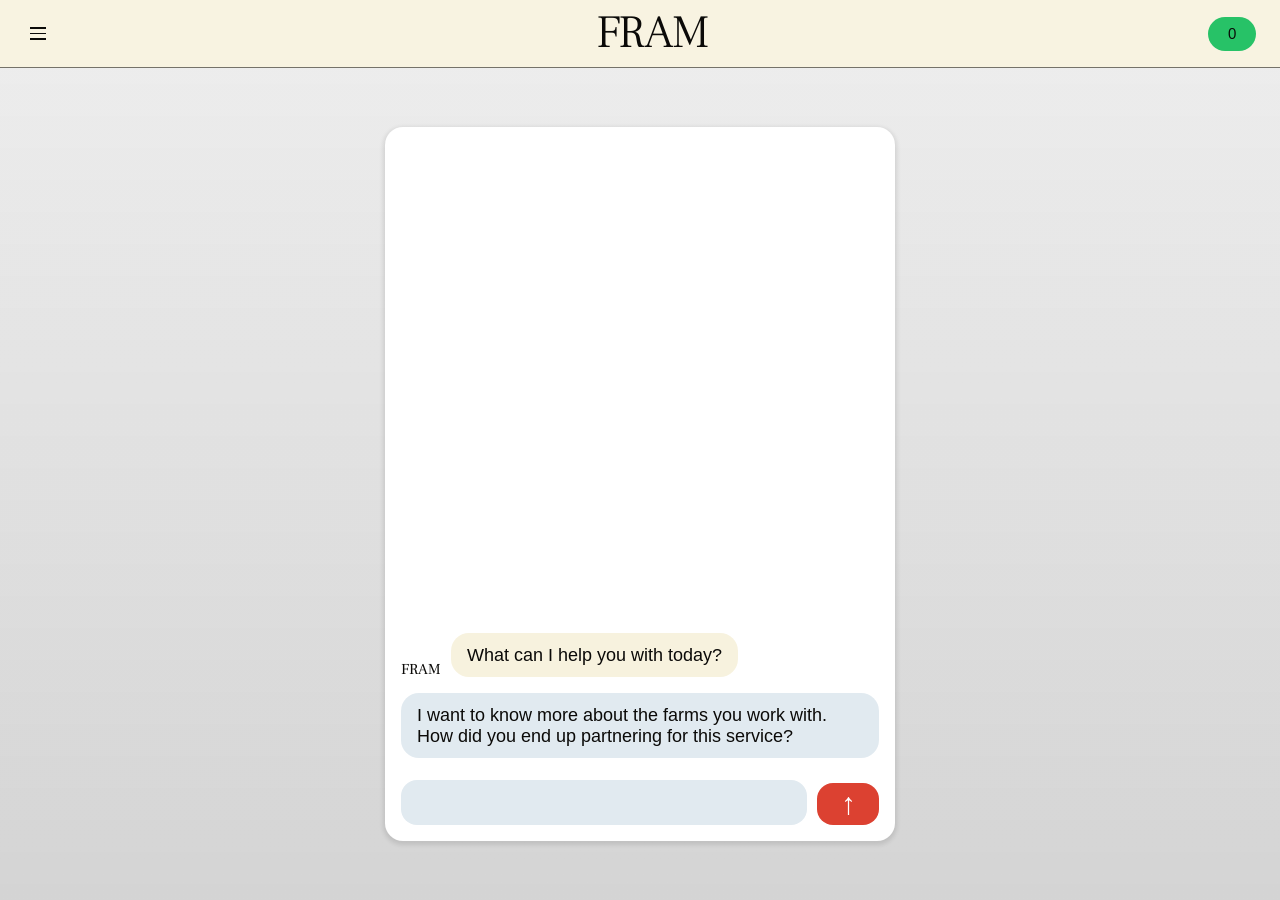
==== chat.html @ 1ddbf7d3 "chat.html and script.js created chat and javascript." ====
<!DOCTYPE html>
<html lang="en">
  <head>
    <meta charset="UTF-8" />
    <meta name="viewport" content="width=device-width, initial-scale=1.0" />
    <title>Fram | Chat</title>
    <meta
      name="description"
      content="Ask Fram about farms, produce, sustainability, and deliveries."
    />
    <link rel="preconnect" href="https://fonts.googleapis.com" />
    <link rel="preconnect" href="https://fonts.gstatic.com" crossorigin />
    <link
      href="https://fonts.googleapis.com/css2?family=Arimo:wght@400;500;700&family=Frank+Ruhl+Libre:wght@300;400&display=swap"
      rel="stylesheet"
    />
    <link rel="stylesheet" href="style.css" />
  </head>
  <body>
    <div class="page chat-page">
      <input class="nav-toggle" type="checkbox" id="nav-toggle" />

      <header class="site-header">
        <label class="menu-button" for="nav-toggle" aria-label="Open navigation">
          <span></span>
        </label>
        <a class="brand" href="index.html">FRAM</a>
        <a class="cart-pill" href="product.html" aria-label="Go to products">0</a>
      </header>

      <aside class="nav-overlay" aria-hidden="true">
        <div class="nav-overlay__top">
          <label class="menu-close" for="nav-toggle" aria-label="Close navigation"></label>
          <a class="brand" href="index.html">FRAM</a>
          <span></span>
        </div>
        <div class="nav-overlay__links">
          <nav class="nav-primary">
            <a href="product.html">Products</a>
            <a href="chat.html">Chat</a>
          </nav>
          <a class="nav-checkout" href="product.html#newsletter">Checkout</a>
        </div>
      </aside>

      <main class="chat-layout">
        <div class="chat-page__media"></div>

        <section class="chat-shell" aria-labelledby="chat-title">
          <h1 class="sr-only" id="chat-title">Fram chat</h1>

          <div class="chat-panel">
            <div class="chat-window" id="chat-window" aria-live="polite">
              <div class="chat-spacer" aria-hidden="true"></div>

              <div class="chat-row chat-row--bot">
                <span class="chat-speaker">FRAM</span>
                <p class="chat-bubble chat-bubble--bot">What can I help you with today?</p>
              </div>

              <div class="chat-row chat-row--user">
                <p class="chat-bubble chat-bubble--user">
                  I want to know more about the farms you work with. How did you end up
                  partnering for this service?
                </p>
              </div>
            </div>

            <p class="chat-status" id="chat-status" hidden></p>

            <form class="chat-form" id="chat-form" action="#" method="post" novalidate>
              <label class="sr-only" for="chat-message">Type your message</label>
              <input
                class="chat-input"
                id="chat-message"
                name="chat-message"
                type="text"
                placeholder=""
                aria-label="Type your message"
              />
              <button class="chat-send" id="chat-send" type="submit" aria-label="Send message">
                <span aria-hidden="true">&uarr;</span>
              </button>
            </form>
          </div>
        </section>
      </main>
    </div>
    <script src="script.js"></script>
  </body>
</html>
---- style.css ----
@import url("./vars.css");

* {
  box-sizing: border-box;
}

html {
  scroll-behavior: smooth;
}

body {
  margin: 0;
  font-family: var(--font-body);
  color: var(--primary-interface-and-text);
  background: var(--primarybackground);
}

a {
  color: inherit;
}

img {
  display: block;
  max-width: 100%;
}

button,
input,
textarea {
  font: inherit;
}

.page {
  min-height: 100vh;
  overflow-x: clip;
}

.nav-toggle {
  position: fixed;
  inline-size: 1px;
  block-size: 1px;
  opacity: 0;
  pointer-events: none;
}

.site-header {
  position: fixed;
  inset: 0 0 auto;
  z-index: 30;
  display: grid;
  grid-template-columns: 56px 1fr auto;
  align-items: center;
  min-height: 52px;
  padding: 0 14px;
  border-bottom: 1px solid var(--line);
  background: color-mix(in srgb, var(--primarybackground) 92%, white 8%);
  backdrop-filter: blur(10px);
}

.menu-button,
.menu-close {
  display: inline-flex;
  align-items: center;
  justify-content: center;
  inline-size: 28px;
  block-size: 28px;
  cursor: pointer;
}

.menu-button:hover,
.menu-close:hover {
  opacity: 0.4;
}

.menu-button span,
.menu-button::before,
.menu-button::after {
  content: "";
  display: block;
  inline-size: 16px;
  block-size: 1.5px;
  background: var(--primary-interface-and-text);
  transition: transform 0.3s ease, opacity 0.3s ease;
}

.menu-button {
  gap: 4px;
  flex-direction: column;
}

.menu-close {
  position: relative;
}

.menu-close::before,
.menu-close::after {
  content: "";
  position: absolute;
  inline-size: 18px;
  block-size: 1.5px;
  background: var(--primary-interface-and-text);
}

.menu-close::before {
  transform: rotate(45deg);
}

.menu-close::after {
  transform: rotate(-45deg);
}

.brand {
  justify-self: center;
  font-family: var(--font-display);
  font-size: clamp(2rem, 1.3rem + 2vw, 3.2rem);
  font-weight: 300;
  line-height: 1;
  text-decoration: none;
  letter-spacing: -0.03em;
}

.cart-pill {
  display: inline-flex;
  align-items: center;
  justify-content: center;
  min-inline-size: 48px;
  block-size: 34px;
  padding: 0 14px;
  border-radius: var(--radius-pill);
  background: var(--cart);
  font-size: 0.95rem;
  text-decoration: none;
}

.nav-overlay {
  position: fixed;
  inset: 0;
  z-index: 40;
  display: grid;
  grid-template-rows: 68px 1fr;
  background: var(--green);
  color: var(--primary-interface-and-text);
  opacity: 0;
  visibility: hidden;
  pointer-events: none;
  transition: opacity 0.35s ease, visibility 0.35s ease;
}

.nav-overlay__top {
  display: grid;
  grid-template-columns: 56px 1fr auto;
  align-items: center;
  padding: 0 14px;
  border-bottom: 1px solid rgba(11, 10, 8, 0.75);
}

.nav-overlay__links {
  display: grid;
  align-content: space-between;
  justify-items: center;
  padding: 4rem 1.5rem 3.5rem;
  min-height: calc(100vh - 68px);
}

.nav-primary {
  display: grid;
  gap: 1.5rem;
  text-align: center;
}

.nav-primary a,
.nav-checkout {
  font-size: clamp(2rem, 1.4rem + 3vw, 3.4rem);
  text-transform: uppercase;
  text-decoration: none;
}

.nav-primary a:hover,
.nav-checkout:hover {
  text-decoration: underline;
}

#nav-toggle:checked ~ .nav-overlay {
  opacity: 1;
  visibility: visible;
  pointer-events: auto;
}

.hero {
  position: relative;
  min-height: min(1020px, 100vh);
  padding-top: 52px;
  display: grid;
  background: var(--truewhite);
}

.hero::after {
  content: "";
  position: absolute;
  inset: 52px 0 0;
  background: linear-gradient(180deg, rgba(17, 17, 17, 0.15) 0%, rgba(17, 17, 17, 0.2) 100%);
  pointer-events: none;
}

.hero-media {
  position: absolute;
  inset: 52px 0 0;
  background-image: url("https://images.unsplash.com/photo-1500530855697-b586d89ba3ee?auto=format&fit=crop&w=1600&q=80");
  background-size: cover;
  background-position: center;
}

.hero-inner {
  position: relative;
  z-index: 1;
  display: grid;
  place-items: center;
  align-content: center;
  gap: 1.5rem;
  padding: 3rem 1.5rem 4rem;
  color: var(--truewhite);
  text-align: center;
}

.hero-title {
  margin: 0;
  font-family: var(--font-display);
  font-size: clamp(4.7rem, 16vw, 12rem);
  line-height: 0.9;
  font-weight: 300;
  letter-spacing: -0.05em;
}

.hero-divider {
  inline-size: 1px;
  block-size: clamp(110px, 18vw, 210px);
  background: rgba(255, 255, 255, 0.9);
}

.hero-tagline {
  max-inline-size: 9ch;
  margin: 0;
  font-size: clamp(1.8rem, 2vw, 3.35rem);
  line-height: 1.05;
  text-transform: uppercase;
}

.section-grid {
  display: grid;
}

.feature-split {
  background: var(--truewhite);
  border-top: 1px solid var(--line);
}

.feature-card {
  display: grid;
  justify-items: center;
  padding: 2.5rem 1rem 2rem;
  text-align: center;
  border-bottom: 1px solid var(--line);
}

.feature-card__title,
.section-title,
.products-intro h1,
.map-label {
  margin: 0;
  font-size: clamp(2rem, 1.4rem + 1.2vw, 3.1rem);
  line-height: 0.95;
  text-transform: uppercase;
  font-weight: 400;
}

.feature-card__eyebrow {
  margin: 0.45rem 0 1.3rem;
  font-family: var(--font-display);
  font-size: clamp(1rem, 0.9rem + 0.4vw, 1.25rem);
}

.feature-card__image {
  inline-size: min(100%, 330px);
  aspect-ratio: 1.15;
  object-fit: cover;
  border-radius: var(--radius-card);
  box-shadow: var(--dropshadow-box-shadow);
}

.feature-card__body,
.products-intro p,
.newsletter-copy,
.product-description {
  max-inline-size: 33ch;
  margin: 1.5rem auto 1.4rem;
  font-size: 1rem;
  line-height: 1.4;
  color: var(--text-muted);
}

.button,
.buy-button,
.newsletter-submit {
  display: inline-flex;
  align-items: center;
  justify-content: center;
  min-inline-size: 166px;
  min-block-size: 42px;
  padding: 0.75rem 1.35rem;
  border: 0;
  border-radius: 6px;
  background: var(--accentred);
  color: var(--truewhite);
  text-decoration: none;
  transition: background 0.2s ease, transform 0.2s ease;
}

.button:hover,
.buy-button:hover,
.newsletter-submit:hover {
  background: var(--button-hover);
  transform: translateY(-1px);
}

.process {
  background: var(--primarybackground);
  border-top: 1px solid var(--line);
  border-bottom: 1px solid var(--line);
}

.process-heading {
  display: grid;
  place-items: center;
  padding: 4rem 1rem;
  border-bottom: 1px solid var(--line);
}

.process-list {
  display: grid;
}

.process-item {
  display: grid;
  gap: 0.75rem;
  padding: 2rem 1rem;
  border-bottom: 1px solid var(--line);
}

.process-item:last-child {
  border-bottom: 0;
}

.process-item h3,
.product-card__name,
.footer-brand {
  margin: 0;
  font-size: clamp(1.6rem, 1rem + 1vw, 2.2rem);
  text-transform: uppercase;
  font-weight: 400;
}

.process-item p,
.product-card__meta,
.newsletter-form input,
.footer-note {
  margin: 0;
  font-size: 1rem;
  line-height: 1.3;
}

.process-item a {
  margin-top: 0.3rem;
  text-decoration: underline;
}

.popular,
.map-section {
  background: var(--truewhite);
}

.products-page {
  background: var(--primarybackground);
}

.section-shell,
.footer-shell,
.products-shell,
.map-shell {
  width: min(calc(100% - 24px), var(--container));
  margin: 0 auto;
}

.popular {
  padding: 2rem 0 3rem;
}

.product-grid {
  display: grid;
  gap: 1rem;
  margin-top: 1.5rem;
}

.product-card {
  display: grid;
  gap: 0.75rem;
}

.product-card__visual {
  position: relative;
  overflow: hidden;
  border-radius: var(--radius-card);
  background: #efe8cf;
}

.product-card__visual img {
  inline-size: 100%;
  aspect-ratio: 0.92;
  object-fit: cover;
}

.buy-button {
  position: absolute;
  right: 12px;
  bottom: 12px;
  min-inline-size: 114px;
  min-block-size: 34px;
  padding: 0.45rem 0.85rem;
  border-radius: var(--radius-pill);
  background: rgba(11, 10, 8, 0.95);
  font-size: 0.88rem;
}

.product-card__row {
  display: flex;
  align-items: baseline;
  justify-content: space-between;
  gap: 0.75rem;
}

.product-card__name,
.product-card__price {
  font-size: clamp(1.55rem, 1rem + 0.9vw, 2rem);
}

.product-card__price {
  margin: 0;
  white-space: nowrap;
  font-weight: 400;
}

.product-card__meta {
  color: var(--text-muted);
}

.newsletter {
  background: var(--accentred);
  color: var(--truewhite);
  padding: 2rem 0 3rem;
}

.footer-brand {
  padding-bottom: 1rem;
  border-bottom: 1px solid rgba(255, 255, 255, 0.65);
  font-family: var(--font-display);
  font-size: clamp(2.6rem, 2rem + 1vw, 4rem);
  line-height: 1;
}

.newsletter-inner {
  padding-top: 1.8rem;
}

.newsletter-title {
  margin: 0 0 1rem;
  font-size: clamp(2rem, 1.5rem + 1vw, 3rem);
  text-transform: uppercase;
  font-weight: 400;
}

.newsletter-copy {
  margin: 0 0 1.5rem;
  color: rgba(255, 255, 255, 0.88);
}

.newsletter-form {
  display: grid;
  gap: 0.8rem;
  max-inline-size: 360px;
}

.newsletter-form input {
  inline-size: 100%;
  min-block-size: 42px;
  padding: 0.75rem 0.85rem;
  border: 0;
  border-radius: 4px;
  background: #fff;
  color: var(--primary-interface-and-text);
}

.newsletter-submit {
  background: var(--blue);
  color: var(--primary-interface-and-text);
}

.products-page {
  padding-top: 84px;
}

.products-intro {
  padding: 2rem 0 1.5rem;
}

.products-intro p {
  margin-left: 0;
}

.products-shell .product-grid {
  margin-top: 0;
  padding-bottom: 2rem;
}

.map-section {
  border-top: 1px solid var(--line);
  border-bottom: 1px solid var(--line);
}

.map-shell {
  display: grid;
}

.map-copy,
.map-frame {
  padding: 2rem 0;
}

.map-copy {
  display: grid;
  place-items: center;
  text-align: center;
}

.map-frame iframe {
  inline-size: 100%;
  min-block-size: 320px;
  border: 0;
  border-radius: var(--radius-card);
}

.desktop-only {
  display: none;
}

@media (min-width: 760px) {
  .site-header,
  .nav-overlay__top {
    min-height: 68px;
    padding: 0 24px;
    grid-template-columns: 72px 1fr auto;
  }

  .hero {
    min-height: 980px;
  }

  .hero::after,
  .hero-media {
    top: 68px;
  }

  .hero-inner {
    gap: 2.2rem;
    padding-bottom: 6rem;
  }

  .hero-tagline {
    max-inline-size: 14ch;
  }

  .feature-split {
    grid-template-columns: 1fr 1fr;
  }

  .feature-card {
    min-height: 640px;
    padding: 3.2rem 2rem;
    border-bottom: 0;
  }

  .feature-card + .feature-card {
    border-left: 1px solid var(--line);
  }

  .process {
    grid-template-columns: 0.95fr 2fr;
  }

  .process-heading {
    min-height: 520px;
    border-bottom: 0;
    border-right: 1px solid var(--line);
  }

  .process-item {
    grid-template-columns: minmax(180px, 0.7fr) 1fr;
    align-items: start;
    gap: 2rem;
    min-height: 130px;
    padding: 2.2rem 2.5rem;
  }

  .popular {
    padding: 3rem 0 4rem;
  }

  .product-grid {
    grid-template-columns: repeat(3, minmax(0, 1fr));
    gap: 1.1rem;
  }

  .products-shell .product-grid {
    grid-template-columns: repeat(3, minmax(0, 1fr));
  }

  .map-shell {
    grid-template-columns: 1fr 1.6fr;
  }

  .map-copy {
    min-height: 500px;
    border-right: 1px solid var(--line);
  }

  .map-frame {
    padding: 4rem 3rem;
  }

  .newsletter {
    padding: 2.4rem 0 3.8rem;
  }

  .newsletter-inner {
    display: grid;
    grid-template-columns: minmax(240px, 380px);
  }

  .desktop-only {
    display: block;
  }
}

@media (min-width: 1100px) {
  .nav-overlay {
    grid-template-columns: 31vw 1fr;
    grid-template-rows: 68px 1fr;
  }

  .nav-overlay::after {
    content: "";
    grid-column: 2;
    grid-row: 1 / span 2;
    background: rgba(255, 255, 255, 0.03);
  }

  .nav-overlay__top,
  .nav-overlay__links {
    grid-column: 1;
  }

  .nav-overlay__links {
    justify-items: start;
    padding: 5rem 8rem 4rem 8.5rem;
  }

  .nav-primary {
    justify-items: start;
    text-align: left;
  }

  .nav-checkout {
    align-self: end;
  }

  .hero {
    min-height: 1020px;
  }

  .hero-title {
    transform: translateY(-30px);
  }

  .hero-divider {
    block-size: 208px;
  }

  .section-shell,
  .footer-shell,
  .products-shell,
  .map-shell {
    width: min(calc(100% - 36px), var(--container));
  }

  .product-grid {
    grid-template-columns: repeat(3, minmax(0, 1fr));
  }

  .products-shell .product-grid {
    grid-template-columns: repeat(3, minmax(0, 1fr));
  }

  .products-shell .product-grid .product-card:nth-child(4),
  .products-shell .product-grid .product-card:nth-child(5) {
    transform: translateY(-16px);
  }
}

.sr-only {
  position: absolute;
  inline-size: 1px;
  block-size: 1px;
  padding: 0;
  margin: -1px;
  overflow: hidden;
  clip: rect(0, 0, 0, 0);
  white-space: nowrap;
  border: 0;
}

.chat-page {
  background: var(--truewhite);
}

.chat-layout {
  position: relative;
  min-height: 100vh;
  padding-top: 52px;
  background: var(--truewhite);
}

.chat-page__media {
  display: none;
}

.chat-shell {
  position: relative;
  z-index: 1;
}

.chat-panel {
  min-height: calc(100vh - 52px);
  padding: 0 12px 22px;
  display: grid;
  grid-template-rows: 1fr auto;
  background: var(--truewhite);
}

.chat-window {
  display: grid;
  align-content: end;
  gap: 16px;
  overflow-y: auto;
}

.chat-spacer {
  min-block-size: 34vh;
}

.chat-row {
  display: flex;
  align-items: flex-end;
  gap: 10px;
}

.chat-row--user {
  justify-content: flex-end;
}

.chat-speaker {
  flex: 0 0 auto;
  font-family: var(--font-display);
  font-size: 0.95rem;
  line-height: 1;
}

.chat-bubble {
  margin: 0;
  max-inline-size: min(85vw, 520px);
  padding: 12px 16px;
  border-radius: 18px;
  font-size: clamp(1rem, 0.96rem + 0.2vw, 1.15rem);
  line-height: 1.15;
}

.chat-bubble--bot {
  background: var(--primarybackground);
}

.chat-bubble--user {
  background: var(--blue);
}

.chat-bubble--typing {
  display: inline-flex;
  gap: 6px;
  align-items: center;
  min-inline-size: 70px;
}

.chat-bubble--typing span {
  inline-size: 8px;
  block-size: 8px;
  border-radius: 50%;
  background: var(--primary-interface-and-text);
}

.chat-status {
  margin: 14px 6px 0;
  padding: 0.95rem 1rem;
  border: 1px solid var(--accentred);
  border-radius: 4px;
  color: var(--accentred);
  text-align: center;
}

.chat-status--error {
  border-color: var(--accentred);
  color: var(--accentred);
}

.chat-form {
  display: grid;
  grid-template-columns: 1fr 60px;
  gap: 12px;
  align-items: end;
  margin-top: 22px;
}

.chat-input {
  min-block-size: 42px;
  padding: 0.8rem 1rem;
  border: 0;
  border-radius: 16px;
  background: var(--blue);
  color: var(--primary-interface-and-text);
}

.chat-input:focus-visible,
.chat-send:focus-visible,
.button:focus-visible,
.buy-button:focus-visible,
.newsletter-submit:focus-visible,
.menu-button:focus-visible,
.menu-close:focus-visible,
.cart-pill:focus-visible,
.nav-primary a:focus-visible,
.nav-checkout:focus-visible {
  outline: 2px solid var(--primary-interface-and-text);
  outline-offset: 3px;
}

.chat-send {
  min-block-size: 42px;
  border: 0;
  border-radius: 16px;
  background: var(--accentred);
  color: var(--truewhite);
  font-size: 1.9rem;
  line-height: 1;
  cursor: pointer;
}

.chat-send:disabled,
.chat-input:disabled {
  opacity: 0.75;
  cursor: wait;
}

.chat-send:hover {
  background: var(--button-hover);
}

@media (min-width: 760px) {
  .chat-layout {
    padding-top: 68px;
  }

  .chat-panel {
    min-height: calc(100vh - 68px);
    padding: 0 18px 22px;
  }
}

@media (min-width: 1100px) {
  .chat-layout {
    display: grid;
    place-items: center;
    overflow: hidden;
    background: none;
  }

  .chat-page__media {
    position: absolute;
    inset: 68px 0 0;
    display: block;
    background-image: linear-gradient(180deg, rgba(17, 17, 17, 0.08) 0%, rgba(17, 17, 17, 0.18) 100%),
      url("https://images.unsplash.com/photo-1500530855697-b586d89ba3ee?auto=format&fit=crop&w=1600&q=80");
    background-size: cover;
    background-position: center;
  }

  .chat-shell {
    inline-size: min(100%, 510px);
    margin-inline: auto;
  }

  .chat-panel {
    min-height: 714px;
    padding: 32px 16px 16px;
    border-radius: 18px;
    box-shadow: var(--dropshadow-box-shadow);
  }

  .chat-spacer {
    min-block-size: 380px;
  }

  .chat-form {
    grid-template-columns: 1fr 62px;
    gap: 10px;
  }
}
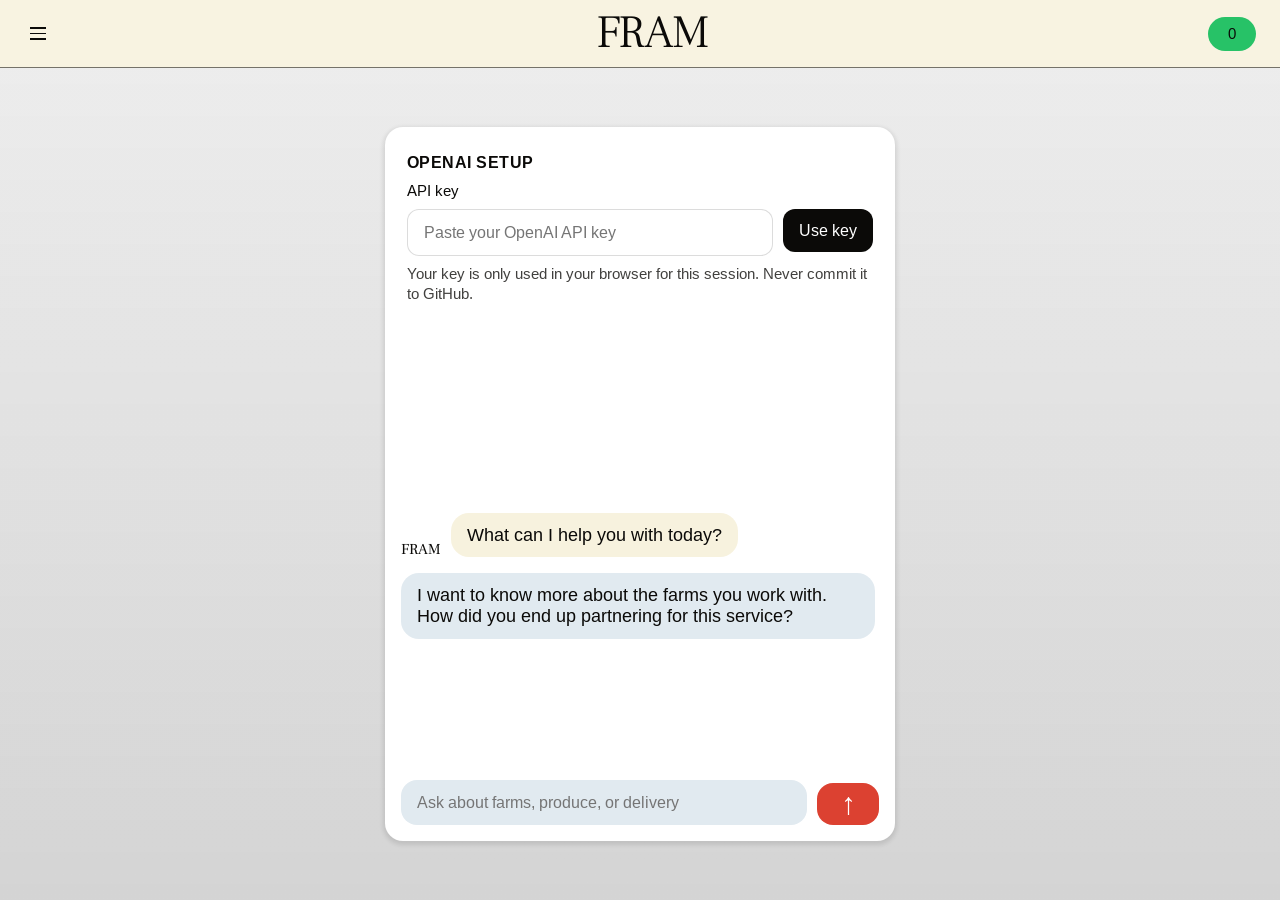
==== commit b2189365: "Chat OpenAI API stuff happy flow OK in chat, api key input field and stuff" ====
--- a/chat.html
+++ b/chat.html
@@ -50,6 +50,30 @@
           <h1 class="sr-only" id="chat-title">Fram chat</h1>
 
           <div class="chat-panel">
+            <section class="chat-api-box" aria-labelledby="chat-api-title">
+              <h2 class="chat-api-box__title" id="chat-api-title">OpenAI Setup</h2>
+              <form class="chat-api-form" id="chat-api-form" novalidate>
+                <label class="chat-api-box__label" for="api-key">API key</label>
+                <div class="chat-api-form__controls">
+                  <input
+                    class="chat-api-box__input"
+                    id="api-key"
+                    name="api-key"
+                    type="password"
+                    autocomplete="off"
+                    placeholder="Paste your OpenAI API key"
+                  />
+                  <button class="chat-api-form__button" id="api-key-submit" type="submit">
+                    Use key
+                  </button>
+                </div>
+                <p class="chat-api-box__note">
+                  Your key is only used in your browser for this session. Never commit it to GitHub.
+                </p>
+                <p class="chat-api-box__status" id="chat-api-status" hidden></p>
+              </form>
+            </section>
+
             <div class="chat-window" id="chat-window" aria-live="polite">
               <div class="chat-spacer" aria-hidden="true"></div>
 
@@ -68,14 +92,14 @@
 
             <p class="chat-status" id="chat-status" hidden></p>
 
-            <form class="chat-form" id="chat-form" action="#" method="post" novalidate>
+            <form class="chat-form" id="chat-form" novalidate>
               <label class="sr-only" for="chat-message">Type your message</label>
               <input
                 class="chat-input"
                 id="chat-message"
                 name="chat-message"
                 type="text"
-                placeholder=""
+                placeholder="Ask about farms, produce, or delivery"
                 aria-label="Type your message"
               />
               <button class="chat-send" id="chat-send" type="submit" aria-label="Send message">
--- a/style.css
+++ b/style.css
@@ -748,17 +748,98 @@
 
 .chat-panel {
   min-height: calc(100vh - 52px);
+  max-height: calc(100vh - 52px);
   padding: 0 12px 22px;
   display: grid;
-  grid-template-rows: 1fr auto;
+  grid-template-rows: auto 1fr auto auto;
   background: var(--truewhite);
+  overflow: hidden;
+}
+
+.chat-api-box {
+  display: grid;
+  gap: 8px;
+  padding: 18px 6px 16px;
+}
+
+.chat-api-form {
+  display: grid;
+  gap: 8px;
+}
+
+.chat-api-form__controls {
+  display: grid;
+  grid-template-columns: 1fr;
+  gap: 10px;
+}
+
+.chat-api-box__title {
+  margin: 0;
+  font-size: 1rem;
+  text-transform: uppercase;
+  letter-spacing: 0.03em;
+}
+
+.chat-api-box__label,
+.chat-api-box__note {
+  margin: 0;
+  font-size: 0.95rem;
+  line-height: 1.35;
+}
+
+.chat-api-box__input {
+  min-block-size: 42px;
+  padding: 0.8rem 1rem;
+  border: 1px solid rgba(11, 10, 8, 0.14);
+  border-radius: 12px;
+  background: var(--truewhite);
+  color: var(--primary-interface-and-text);
+}
+
+.chat-api-box__note {
+  color: var(--text-muted);
+}
+
+.chat-api-box__status {
+  margin: 0;
+  padding: 0.8rem 0.9rem;
+  border: 1px solid rgba(11, 10, 8, 0.16);
+  border-radius: 10px;
+  font-size: 0.95rem;
+  line-height: 1.35;
+}
+
+.chat-api-box__status--error {
+  border-color: var(--accentred);
+  color: var(--accentred);
+}
+
+.chat-api-box__status--success {
+  border-color: var(--green);
+  color: var(--green);
+}
+
+.chat-api-form__button {
+  min-block-size: 42px;
+  padding: 0.75rem 1rem;
+  border: 0;
+  border-radius: 12px;
+  background: var(--primary-interface-and-text);
+  color: var(--truewhite);
+  cursor: pointer;
+}
+
+.chat-api-form__button:hover {
+  opacity: 0.9;
 }
 
 .chat-window {
-  display: grid;
-  align-content: end;
+  display: flex;
+  flex-direction: column;
   gap: 16px;
+  min-height: 0;
   overflow-y: auto;
+  padding-right: 4px;
 }
 
 .chat-spacer {
@@ -845,6 +926,8 @@
 }
 
 .chat-input:focus-visible,
+.chat-api-box__input:focus-visible,
+.chat-api-form__button:focus-visible,
 .chat-send:focus-visible,
 .button:focus-visible,
 .buy-button:focus-visible,
@@ -870,7 +953,9 @@
 }
 
 .chat-send:disabled,
-.chat-input:disabled {
+.chat-input:disabled,
+.chat-api-box__input:disabled,
+.chat-api-form__button:disabled {
   opacity: 0.75;
   cursor: wait;
 }
@@ -886,6 +971,7 @@
 
   .chat-panel {
     min-height: calc(100vh - 68px);
+    max-height: calc(100vh - 68px);
     padding: 0 18px 22px;
   }
 }
@@ -914,14 +1000,24 @@
   }
 
   .chat-panel {
-    min-height: 714px;
-    padding: 32px 16px 16px;
+    min-height: min(714px, calc(100vh - 124px));
+    max-height: calc(100vh - 124px);
+    padding: clamp(16px, 2vw, 32px) 16px 16px;
     border-radius: 18px;
     box-shadow: var(--dropshadow-box-shadow);
   }
 
+  .chat-api-box {
+    padding: 0 6px 12px;
+  }
+
+  .chat-api-form__controls {
+    grid-template-columns: 1fr auto;
+    align-items: start;
+  }
+
   .chat-spacer {
-    min-block-size: 380px;
+    min-block-size: clamp(120px, 20vh, 380px);
   }
 
   .chat-form {
